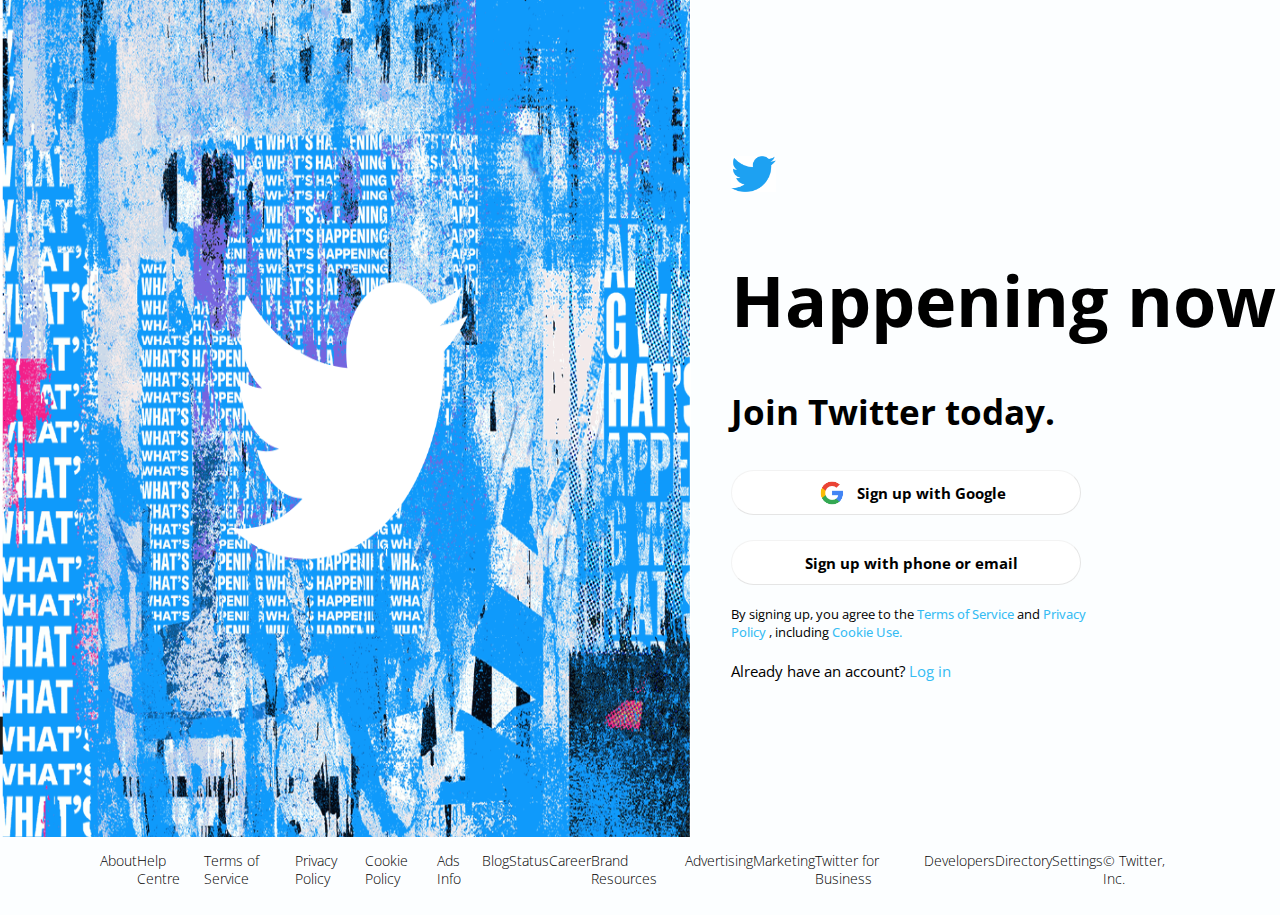
==== index.htm @ dee95735 "Initial commit" ====
<!DOCTYPE html>
<html lang="en">
<head>
    <meta charset="UTF-8">
    <meta http-equiv="X-UA-Compatible" content="IE=edge">
    <meta name="viewport" content="width=device-width, initial-scale=1.0">
    <link rel="stylesheet" href="style.css">
    <title>Twitter Join Clone</title>
</head>
<body>
<main>
    <div id="panel1"><img src="image/twitter.png" alt="twitter panel"></div>
    <div id="panel2">
        <img id="logo" src="image/twitterlogo.png" alt="twitter logo">
        <h1 class="panel2_content">Happening now</h1>
        <h3 class="panel2_content">Join Twitter today.</h3>
        <div class="panel2_content">
        <button id="googleSignUp" class="btn">
            <img id="googleImg" class="googlebtn" src="image/google logo.png" alt="">
            <p class="googlebtn">Sign up with Google</p>
        </button>
        <button class="btn" id="email_signup">
            <p class="googlebtn">Sign up with phone or email</p>
        </button>
        <p id="disclaimer">By signing up, you agree to the 
            <a href="#" class="terms">Terms of Service</a> 
            and 
            <a href="#" class="terms">Privacy <br>Policy</a>
            , including 
            <a href="#" class="terms">Cookie Use.</a>
        </p>
        <p id="have_account">
            Already have an account? <a id="login" href="#">Log in</a>
        </p>
        </div>
    </div>
</main>
<footer id="nav">
    <ul>
        <a href="#" class="nav_link"><li class="footlist">About</li></a>
        <a href="#" class="nav_link"><li class="footlist">Help Centre</li></a>
        <a href="#" class="nav_link"><li class="footlist">Terms of Service</li></a>
        <a href="#" class="nav_link"><li class="footlist">Privacy Policy</li></a>
        <a href="#" class="nav_link"><li class="footlist">Cookie Policy</li></a>
        <a href="#" class="nav_link"><li class="footlist">Ads Info</li></a>
        <a href="#" class="nav_link"><li class="footlist">Blog</li></a>
        <a href="#" class="nav_link"><li class="footlist">Status</li></a>
        <a href="#" class="nav_link"><li class="footlist">Career</li></a>
        <a href="#" class="nav_link"><li class="footlist">Brand Resources</li></a>
        <a href="#" class="nav_link"><li class="footlist">Advertising</li></a>
        <a href="#" class="nav_link"><li class="footlist">Marketing</li>
        <a href="#" class="nav_link"><li class="footlist">Twitter for Business</li></a>
        <a href="#" class="nav_link"><li class="footlist">Developers</li></a>
        <a href="#" class="nav_link"><li class="footlist">Directory</li></a>
        <a href="#" class="nav_link"><li class="footlist">Settings</li></a>
        <a href="#" class="nav_link"><li class="footlist">© Twitter, Inc.</li></a>
    </ul>
</footer>

</body>
</html>
---- style.css ----
@import url('https://fonts.googleapis.com/css2?family=Open+Sans:wght@600;800&display=swap');
*{
    box-sizing: border-box;
    margin: 0px;
    padding: 0px;
    font-family:-apple-system, BlinkMacSystemFont, 'Segoe UI', Roboto, Oxygen, Ubuntu, Cantarell, 'Open Sans', 'Helvetica Neue', sans-serif
    
}
body{
    background-color: rgba(1,188,239,.01);
    box-sizing: border-box;
    
}
main{
    display: flex;
    height: 93vh;

}
#panel1{
    height: 100%;
    width: 54%;
    
}
#panel1 img{
    width: 100%;
    height: 100%;
}
#panel2{
    display: flex;
    flex-direction: column;
    margin-left: 40px;
    justify-content: center;
}
.panel2_content{
}
#logo{
    width: 45px;
    margin-bottom:60px;
}
h1{
    font-size: 70px;
    margin-bottom: 40px;
}
h3{
    font-size: 35px;
    margin-bottom: 25px;
    
}
.btn{
    margin: 10px 0px 15px;
    width: 350px;
    height: 45px;
    background-color: white;
    border-radius: 50px;
    border-width: thin;
    border-color: rgba(50, 50, 50, .1);
    
}
.btn:hover{
    background-color: rgba(50, 50, 50, .05);
}
#googleSignUp{
    display: flex;
    flex-wrap: wrap;
    justify-content: center;
}
.googlebtn{
    margin-left: 10px;
    align-self: center;
    font-size: 15px;
    font-weight: 700;
}
#googleImg{
    height:30px;
}
#email_signup{
    margin-bottom: 20px;
}
#disclaimer{
    font-size: 13px;
    margin-bottom: 20px;
}
.terms{
    color: rgba(53,188,243);
    text-decoration: none;
    font-weight: 450;
}
.terms:hover:hover{
    text-decoration: underline;
}
#have_account{
    font-size: 15px;
}
#login{
    text-decoration: none;
    color: rgba(53,188,243);
}
#nav{
    height: 7vh;
    /* background-color: cornsilk; */
}
#nav ul{
    height: 100%;
    margin: 15px 100px 20px;
    display: flex;
    /* background-color: cornsilk; */
    flex-direction: row;
    justify-content: space-evenly;
    text-decoration: none;
    list-style: none;
}
.nav_link{
    text-decoration: none;
    color: black;
}
.nav_link:hover{
    text-decoration: underline;
}
.footlist{
    font-size: 13.5px;
    font-weight: 80;
}
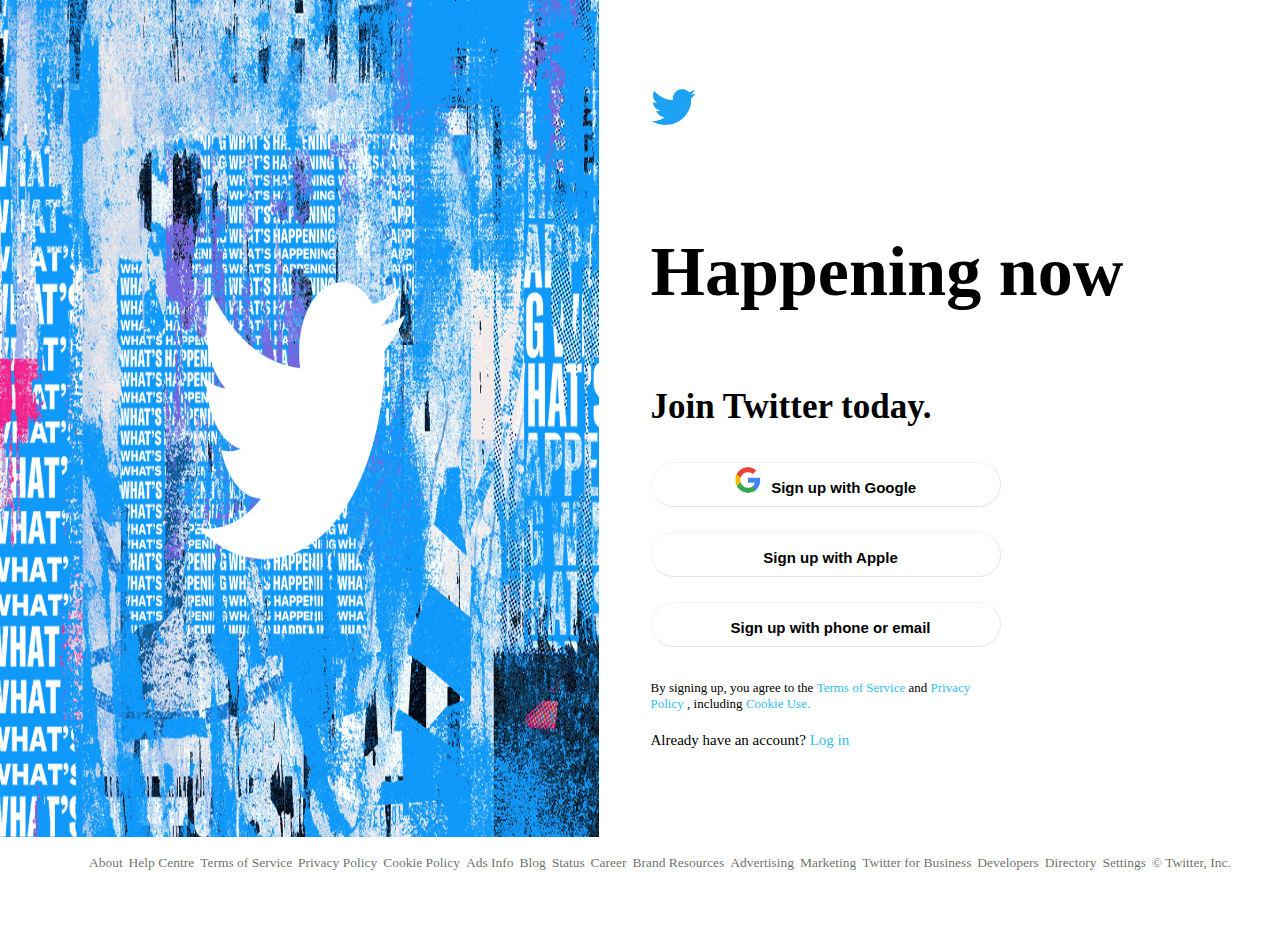
==== commit dddd99a0: "Added media Query" ====
--- a/index.htm
+++ b/index.htm
@@ -17,10 +17,13 @@
         <div class="panel2_content">
         <button id="googleSignUp" class="btn">
             <img id="googleImg" class="googlebtn" src="image/google logo.png" alt="">
-            <p class="googlebtn">Sign up with Google</p>
+            <p class="signup_txt">Sign up with Google</p>
+        </button>
+        <button class="btn" id="apple_signup">
+            <p class="signup_txt">Sign up with Apple</p>
         </button>
         <button class="btn" id="email_signup">
-            <p class="googlebtn">Sign up with phone or email</p>
+            <p class="signup_txt">Sign up with phone or email</p>
         </button>
         <p id="disclaimer">By signing up, you agree to the 
             <a href="#" class="terms">Terms of Service</a> 
--- a/style.css
+++ b/style.css
@@ -1,13 +1,14 @@
-@import url('https://fonts.googleapis.com/css2?family=Open+Sans:wght@600;800&display=swap');
+jj@import url('https://fonts.googleapis.com/css2?family=Open+Sans:wght@600;800&display=swap');
 *{
     box-sizing: border-box;
     margin: 0px;
     padding: 0px;
     font-family:-apple-system, BlinkMacSystemFont, 'Segoe UI', Roboto, Oxygen, Ubuntu, Cantarell, 'Open Sans', 'Helvetica Neue', sans-serif
     
+    font-size: Helvetica, sans-serif;
 }
 body{
-    background-color: rgba(1,188,239,.01);
+    background-color: white;
     box-sizing: border-box;
     
 }
@@ -22,6 +23,8 @@
     
 }
 #panel1 img{
+    margin-top: -8px;
+    margin-left: -11px;
     width: 100%;
     height: 100%;
 }
@@ -64,7 +67,7 @@
     flex-wrap: wrap;
     justify-content: center;
 }
-.googlebtn{
+.signup_txt{
     margin-left: 10px;
     align-self: center;
     font-size: 15px;
@@ -101,7 +104,7 @@
 }
 #nav ul{
     height: 100%;
-    margin: 15px 100px 20px;
+    margin: 10px 35px 0px;
     display: flex;
     /* background-color: cornsilk; */
     flex-direction: row;
@@ -111,7 +114,7 @@
 }
 .nav_link{
     text-decoration: none;
-    color: black;
+    color: rgba(0, 0, 0,.6);
 }
 .nav_link:hover{
     text-decoration: underline;
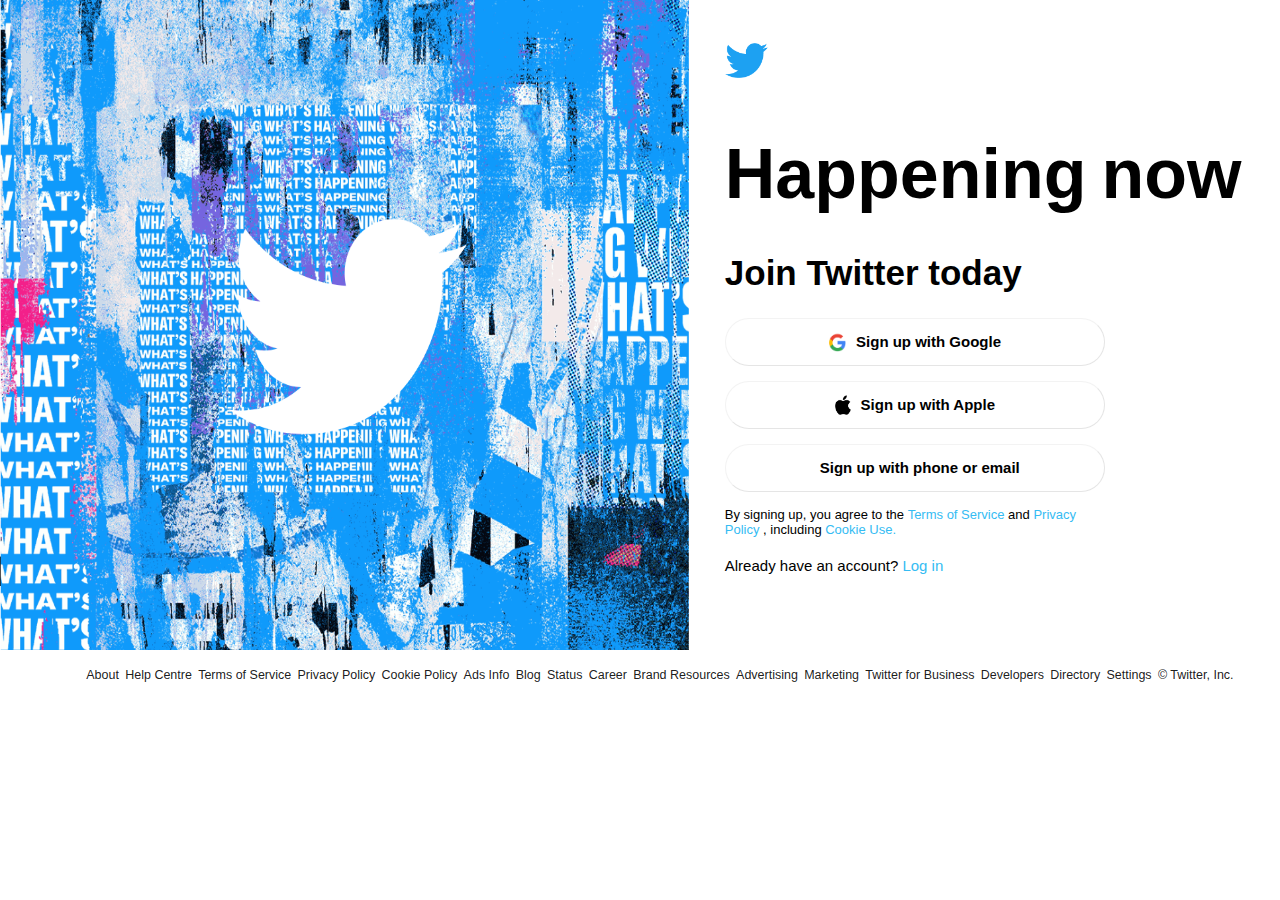
==== commit 6d5b05ac: "Added media Query" ====
--- a/index.htm
+++ b/index.htm
@@ -5,41 +5,50 @@
     <meta http-equiv="X-UA-Compatible" content="IE=edge">
     <meta name="viewport" content="width=device-width, initial-scale=1.0">
     <link rel="stylesheet" href="style.css">
-    <title>Twitter Join Clone</title>
+    <title>Twitter Login Clone</title>
+    <link rel="shortcut icon" href="image/twitter_title bar logo.png" type="image/x-icon">
 </head>
 <body>
-<main>
-    <div id="panel1"><img src="image/twitter.png" alt="twitter panel"></div>
-    <div id="panel2">
-        <img id="logo" src="image/twitterlogo.png" alt="twitter logo">
-        <h1 class="panel2_content">Happening now</h1>
-        <h3 class="panel2_content">Join Twitter today.</h3>
-        <div class="panel2_content">
-        <button id="googleSignUp" class="btn">
-            <img id="googleImg" class="googlebtn" src="image/google logo.png" alt="">
-            <p class="signup_txt">Sign up with Google</p>
-        </button>
-        <button class="btn" id="apple_signup">
-            <p class="signup_txt">Sign up with Apple</p>
-        </button>
-        <button class="btn" id="email_signup">
-            <p class="signup_txt">Sign up with phone or email</p>
-        </button>
-        <p id="disclaimer">By signing up, you agree to the 
-            <a href="#" class="terms">Terms of Service</a> 
-            and 
-            <a href="#" class="terms">Privacy <br>Policy</a>
-            , including 
-            <a href="#" class="terms">Cookie Use.</a>
-        </p>
-        <p id="have_account">
-            Already have an account? <a id="login" href="#">Log in</a>
-        </p>
+    <main>
+        <div id="twitter_image" class="contents">
+            <img src="image/twitter.png">
         </div>
-    </div>
-</main>
-<footer id="nav">
-    <ul>
+        <div id="txt_contents" class="contents">
+            <div id="twitter_logo" class="panel">
+                <img src="image/twitterlogo.png" alt="">
+            </div>
+            <div id="heading1">
+            <h1>Happening</h1>
+            <h1 id="now">now</h1>
+            </div>
+            <h2>Join Twitter today</h2>
+            <button class="btn sign_up" id="google_signup">
+                <img id="google_logo" class="btn_logo" src="image/google logo.png" alt="google logo">
+                <p class="btn_txt">Sign up with Google</p>
+            </button>
+            <button class="btn sign_up" id="apple_signup">
+                <img id="apple_logo" class="btn_logo" src="image/apple logo.jpg" alt="apple logo">
+                <p class="btn_txt">Sign up with Apple</p>
+            </button>
+            <button class="btn sign_up" id="email_signup">
+                <p class="btn_txt">Sign up with phone or email</p>
+            </button>
+            <div>
+                <p id="disclaimer" class="terms">By signing up, you agree to the 
+                    <a href="#" class="terms_link">Terms of Service</a> 
+                    and 
+                    <a href="#" class="terms_link">Privacy <br>Policy</a>
+                    , including 
+                    <a href="#" class="terms_link">Cookie Use.</a>
+                </p>
+                <p id="have_account" class="terms">
+                    Already have an account? <a id="login" href="#">Log in</a>
+                </p>
+            </div>
+        </div>
+    </main>
+    <footer>
+        <ul id="nav">
         <a href="#" class="nav_link"><li class="footlist">About</li></a>
         <a href="#" class="nav_link"><li class="footlist">Help Centre</li></a>
         <a href="#" class="nav_link"><li class="footlist">Terms of Service</li></a>
@@ -57,8 +66,7 @@
         <a href="#" class="nav_link"><li class="footlist">Directory</li></a>
         <a href="#" class="nav_link"><li class="footlist">Settings</li></a>
         <a href="#" class="nav_link"><li class="footlist">© Twitter, Inc.</li></a>
-    </ul>
-</footer>
-
+        </ul>
+    </footer>
 </body>
 </html>--- a/style.css
+++ b/style.css
@@ -1,125 +1,176 @@
-jj@import url('https://fonts.googleapis.com/css2?family=Open+Sans:wght@600;800&display=swap');
 *{
     box-sizing: border-box;
-    margin: 0px;
-    padding: 0px;
-    font-family:-apple-system, BlinkMacSystemFont, 'Segoe UI', Roboto, Oxygen, Ubuntu, Cantarell, 'Open Sans', 'Helvetica Neue', sans-serif
-    
-    font-size: Helvetica, sans-serif;
-}
-body{
-    background-color: white;
-    box-sizing: border-box;
-    
+    font-family: -apple-system, BlinkMacSystemFont, 'Segoe UI', Roboto, Oxygen, Ubuntu, Cantarell, 'Open Sans', 'Helvetica Neue', sans-serif;
 }
 main{
     display: flex;
-    height: 93vh;
+    margin-top: -8px;
+    margin-left: -10px;
+    height: 650px;
+    
+}
+#twitter_image{
+    width: 54.3%;
+}
+#twitter_image img{
+    height: 100%;
+    width: 100%;
 
 }
-#panel1{
-    height: 100%;
-    width: 54%;
-    
+#txt_contents{
+    /* margin-left: 20px; */
+    padding-top: 43px;
+    padding-left: 35px;
+
+
 }
-#panel1 img{
-    margin-top: -8px;
-    margin-left: -11px;
-    width: 100%;
-    height: 100%;
+#twitter_logo img{
+    width: 43px;
+    margin-bottom: 5px;
+
 }
-#panel2{
+#heading1{
     display: flex;
-    flex-direction: column;
-    margin-left: 40px;
-    justify-content: center;
-}
-.panel2_content{
-}
-#logo{
-    width: 45px;
-    margin-bottom:60px;
 }
 h1{
     font-size: 70px;
-    margin-bottom: 40px;
+    margin-bottom: 10px;
 }
-h3{
+#now{
+    padding-left: 15px;
+}
+h2{
     font-size: 35px;
     margin-bottom: 25px;
-    
+
 }
 .btn{
+    display: flex;
+    justify-content: center;
+    align-items: center;
+
+}
+.sign_up{
     margin: 10px 0px 15px;
-    width: 350px;
-    height: 45px;
+    width: 380px;
+    height: 48px;
     background-color: white;
     border-radius: 50px;
     border-width: thin;
     border-color: rgba(50, 50, 50, .1);
-    
+    transition-timing-function:ease-in
+
 }
-.btn:hover{
-    background-color: rgba(50, 50, 50, .05);
+.sign_up:hover{
+    background-color: rgba(50, 50, 50, .1);
+
+
 }
-#googleSignUp{
-    display: flex;
-    flex-wrap: wrap;
-    justify-content: center;
-}
-.signup_txt{
+.btn_txt{
     margin-left: 10px;
     align-self: center;
     font-size: 15px;
     font-weight: 700;
+
 }
-#googleImg{
-    height:30px;
+#google_logo{
+    height: 20px;
+
 }
-#email_signup{
-    margin-bottom: 20px;
+#apple_logo{
+    height: 20px;
 }
+
 #disclaimer{
     font-size: 13px;
     margin-bottom: 20px;
+
 }
-.terms{
+.terms_link{
     color: rgba(53,188,243);
     text-decoration: none;
     font-weight: 450;
+
 }
-.terms:hover:hover{
+.terms_link:hover{
     text-decoration: underline;
+
 }
 #have_account{
     font-size: 15px;
+
 }
 #login{
     text-decoration: none;
     color: rgba(53,188,243);
+
+}
+footer{
+    /* height: 7vh; */
+    margin-top: 15px;
+
 }
 #nav{
-    height: 7vh;
-    /* background-color: cornsilk; */
-}
-#nav ul{
     height: 100%;
     margin: 10px 35px 0px;
     display: flex;
     /* background-color: cornsilk; */
     flex-direction: row;
+    flex-wrap: wrap;
     justify-content: space-evenly;
     text-decoration: none;
     list-style: none;
+
 }
 .nav_link{
     text-decoration: none;
-    color: rgba(0, 0, 0,.6);
+    color: rgba(0, 0, 0,.9);
+
 }
 .nav_link:hover{
     text-decoration: underline;
 }
 .footlist{
-    font-size: 13.5px;
-    font-weight: 80;
-}+    font-size: 12.5px;
+    font-weight: 320;
+    padding: 3px;
+}
+@media all and (max-width: 1015px){
+    body{
+        display: flex;
+        flex-direction: column;
+    }
+    main {
+        flex-direction: column-reverse
+    }
+    main{
+        order: 1;
+    }
+    footer{
+        order: 2;
+    }
+    .footlist{
+        font-size: 14px;
+    }
+    #twitter_image{
+        /* order: 2; */
+        width: 100%;
+        height: 230px;
+    }
+    #txt_contents{
+        /* order: 1; */
+        align-self: center;
+
+    }
+    #heading1{
+        flex-direction: column;
+    }
+    #now{
+        padding: 0px;
+        margin-top: 7px;
+    }
+
+
+    
+}
+
